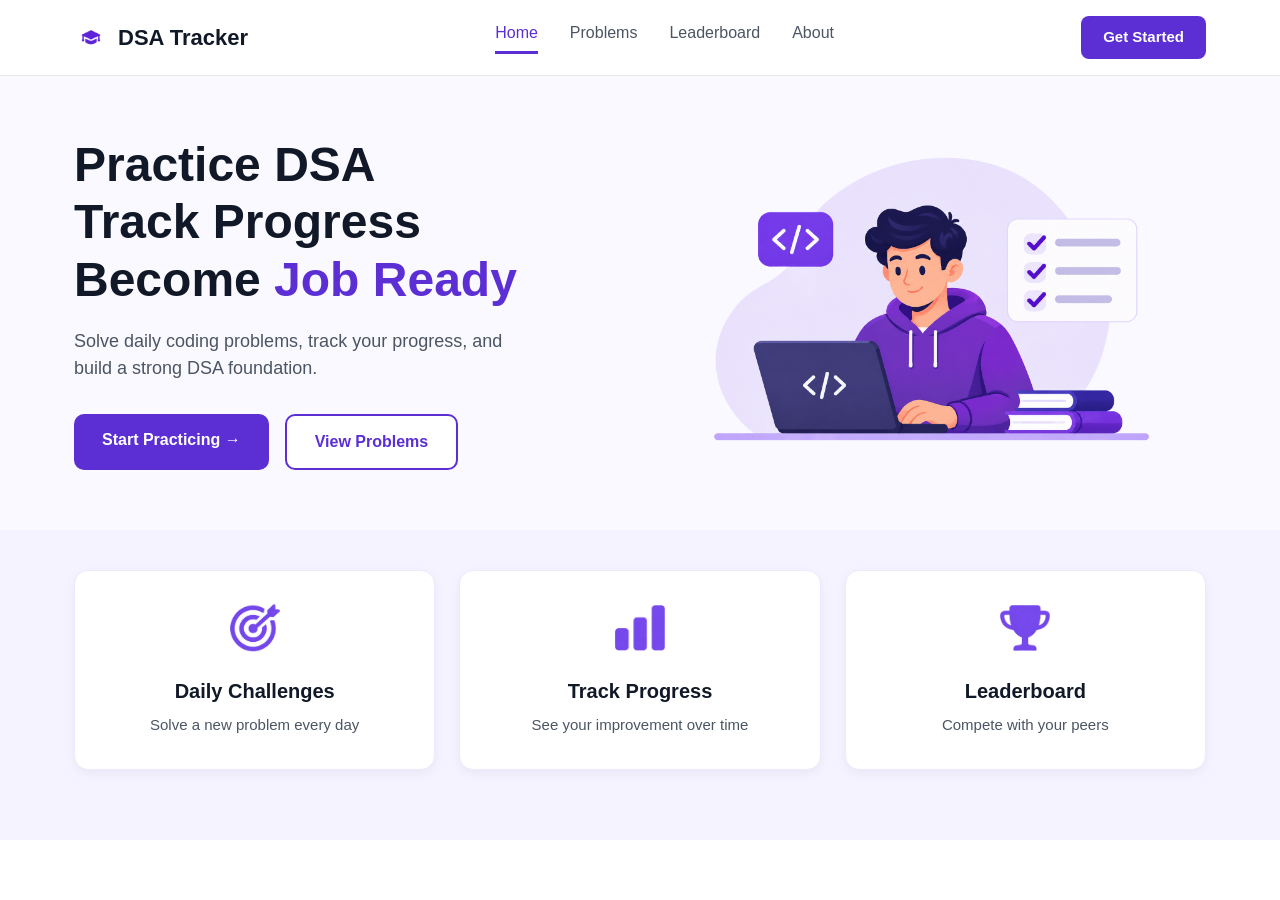
==== Students Submission/2601046_Viraj_Deshpande/Task1/index.html @ 7b26eeba "Task1 done" ====
<!DOCTYPE html>
<html lang="en">
<head>
  <meta charset="UTF-8">
  <meta name="viewport" content="width=device-width, initial-scale=1.0">
  <title>DSA Tracker</title>
  <!-- Connecting our CSS file to this HTML file -->
  <link rel="stylesheet" href="style.css">
</head>
<body>

  <!-- NAVBAR -->
  <header class="navbar">
    <div class="container nav-content">

      <!-- Website Logo on the left -->
      <a href="#" class="logo">
        <!-- Change "logo.png" to your actual logo image name -->
        <img src="04.png" alt="DSA Tracker Logo">
        <span>DSA Tracker</span>
      </a>

      <!-- MENU OPTIONS -->
      <nav class="nav-links">
        <a href="#" class="active">Home</a>
        <a href="#">Problems</a>
        <a href="#">Leaderboard</a>
        <a href="#">About</a>
      </nav>

      <!-- GET STARTED BUTTON -->
      <a href="#" class="btn-start">Get Started</a>

    </div>
  </header>

  <!-- HERO SECTION -->
  <section class="hero">
    <div class="container hero-content">

      <!-- Left side: Big heading, small paragraph, and two buttons -->
      <div class="hero-text">
        <h1>
          Practice DSA<br>
          Track Progress<br>
          Become <span class="highlight">Job Ready</span>
        </h1>
        <p>
          Solve daily coding problems, track your progress, and build a strong DSA foundation.
        </p>

        <!-- Two buttons side by side -->
        <div class="hero-buttons">
          <a href="#" class="btn-primary">Start Practicing &rarr;</a>
          <a href="#" class="btn-secondary">View Problems</a>
        </div>
      </div>

      <!-- Right side: Main image -->
      <div class="hero-image">
        <!-- Change "hero.png" to your actual hero image name -->
        <img src="05.png" alt="Developer practicing DSA">
      </div>

    </div>
  </section>

  <!-- FEATURES SECTION -->
  <section class="features">
    <div class="container features-grid">

      <!-- Card 1 -->
      <div class="card">
        <!-- Change "target.png" to your target icon image name -->
        <img src="03.png" alt="Daily Challenges Icon" class="card-icon">
        <h3>Daily Challenges</h3>
        <p>Solve a new problem every day</p>
      </div>

      <!-- Card 2 -->
      <div class="card">
        <!-- Change "progress.png" to your chart icon image name -->
        <img src="02.png" alt="Track Progress Icon" class="card-icon">
        <h3>Track Progress</h3>
        <p>See your improvement over time</p>
      </div>

      <!-- Card 3 -->
      <div class="card">
        <!-- Change "trophy.png" to your trophy icon image name -->
        <img src="01.png" alt="Leaderboard Icon" class="card-icon">
        <h3>Leaderboard</h3>
        <p>Compete with your peers</p>
      </div>

    </div>
  </section>

</body>
</html>
---- Students Submission/2601046_Viraj_Deshpande/Task1/style.css ----
/* Removes default browser spacing so everything starts clean */
* {
  margin: 0;
  padding: 0;
  box-sizing: border-box;
}

/* Basic font and text color for the whole page */
body {
  font-family: Arial, Helvetica, sans-serif;
  color: #111827;
  background-color: #ffffff;
  line-height: 1.5;
}

/* Keeps all content nicely centered with space on left and right */
.container {
  max-width: 1180px;
  margin: 0 auto;
  padding: 0 24px;
}

/* ================= NAVBAR STYLES ================= */
.navbar {
  background-color: #ffffff;
  border-bottom: 1px solid #e5e7eb; /* Thin light grey line under navbar */
  padding: 16px 0;
}

/* Puts logo, menu links, and button in one horizontal row */
.nav-content {
  display: flex;
  justify-content: space-between;
  align-items: center;
}

/* Logo image and text side by side */
.logo {
  display: flex;
  align-items: center;
  gap: 10px;
  text-decoration: none;
  color: #111827;
  font-size: 22px;
  font-weight: bold;
}

.logo img {
  width: 34px;
  height: auto;
}

/* Menu links side by side with space between them */
.nav-links {
  display: flex;
  gap: 32px;
}

.nav-links a {
  text-decoration: none; /* Removes underline from links */
  color: #4b5563;
  font-size: 16px;
  font-weight: 500;
  padding-bottom: 6px;
}

/* Purple color and bottom line for the active "Home" link */
.nav-links a.active {
  color: #5b2fd4;
  border-bottom: 3px solid #5b2fd4;
}

/* Top right "Get Started" button */
.btn-start {
  background-color: #5b2fd4;
  color: #ffffff;
  text-decoration: none;
  padding: 10px 22px;
  border-radius: 8px; /* Rounded corners */
  font-size: 15px;
  font-weight: 600;
}

/* Darker purple when mouse hovers over the button */
.btn-start:hover {
  background-color: #4a23b5;
}

/* ================= HERO SECTION STYLES ================= */
.hero {
  padding: 60px 0;
  background-color: #faf9ff; /* Very light purple background */
}

/* Puts text on the left and image on the right */
.hero-content {
  display: flex;
  align-items: center;
  justify-content: space-between;
  gap: 40px;
}

/* Takes up half the width for text */
.hero-text {
  width: 50%;
}

.hero-text h1 {
  font-size: 48px;
  line-height: 1.2;
  color: #111827;
  margin-bottom: 20px;
}

/* Makes "Job Ready" purple */
.hero-text .highlight {
  color: #5b2fd4;
}

.hero-text p {
  font-size: 18px;
  color: #4b5563;
  margin-bottom: 32px;
  max-width: 460px;
}

/* Keeps both hero buttons in one row */
.hero-buttons {
  display: flex;
  gap: 16px;
}

/* Solid purple "Start Practicing" button */
.btn-primary {
  background-color: #5b2fd4;
  color: #ffffff;
  text-decoration: none;
  padding: 14px 28px;
  border-radius: 10px;
  font-size: 16px;
  font-weight: 600;
}

.btn-primary:hover {
  background-color: #4a23b5;
}

/* White button with purple border ("View Problems") */
.btn-secondary {
  background-color: #ffffff;
  color: #5b2fd4;
  text-decoration: none;
  padding: 14px 28px;
  border-radius: 10px;
  font-size: 16px;
  font-weight: 600;
  border: 2px solid #5b2fd4;
}

.btn-secondary:hover {
  background-color: #f3f0ff;
}

/* Takes up the other half of the width for the image */
.hero-image {
  width: 50%;
  display: flex;
  justify-content: center;
}

.hero-image img {
  width: 100%;
  max-width: 480px;
  height: auto;
  display: block;
}

/* ================= FEATURE CARDS STYLES ================= */
.features {
  padding: 40px 0 70px 0;
  background-color: #f5f3ff; /* Soft purple tint behind cards */
}

/* Puts all 3 cards in one horizontal row */
.features-grid {
  display: flex;
  justify-content: space-between;
  gap: 24px;
}

/* Styling for each individual white card */
.card {
  background-color: #ffffff;
  width: 33.33%; /* Each card takes 1/3 of the row */
  padding: 32px 24px;
  border-radius: 14px;
  text-align: center;
  border: 1px solid #ede9fe;
  box-shadow: 0 4px 12px rgba(0, 0, 0, 0.05); /* Soft drop shadow */
}

/* Size for the icon inside each card */
.card-icon {
  width: 50px;
  height: 50px;
  object-fit: contain;
  margin-bottom: 16px;
}

.card h3 {
  font-size: 20px;
  color: #111827;
  margin-bottom: 8px;
}

.card p {
  font-size: 15px;
  color: #4b5563;
}
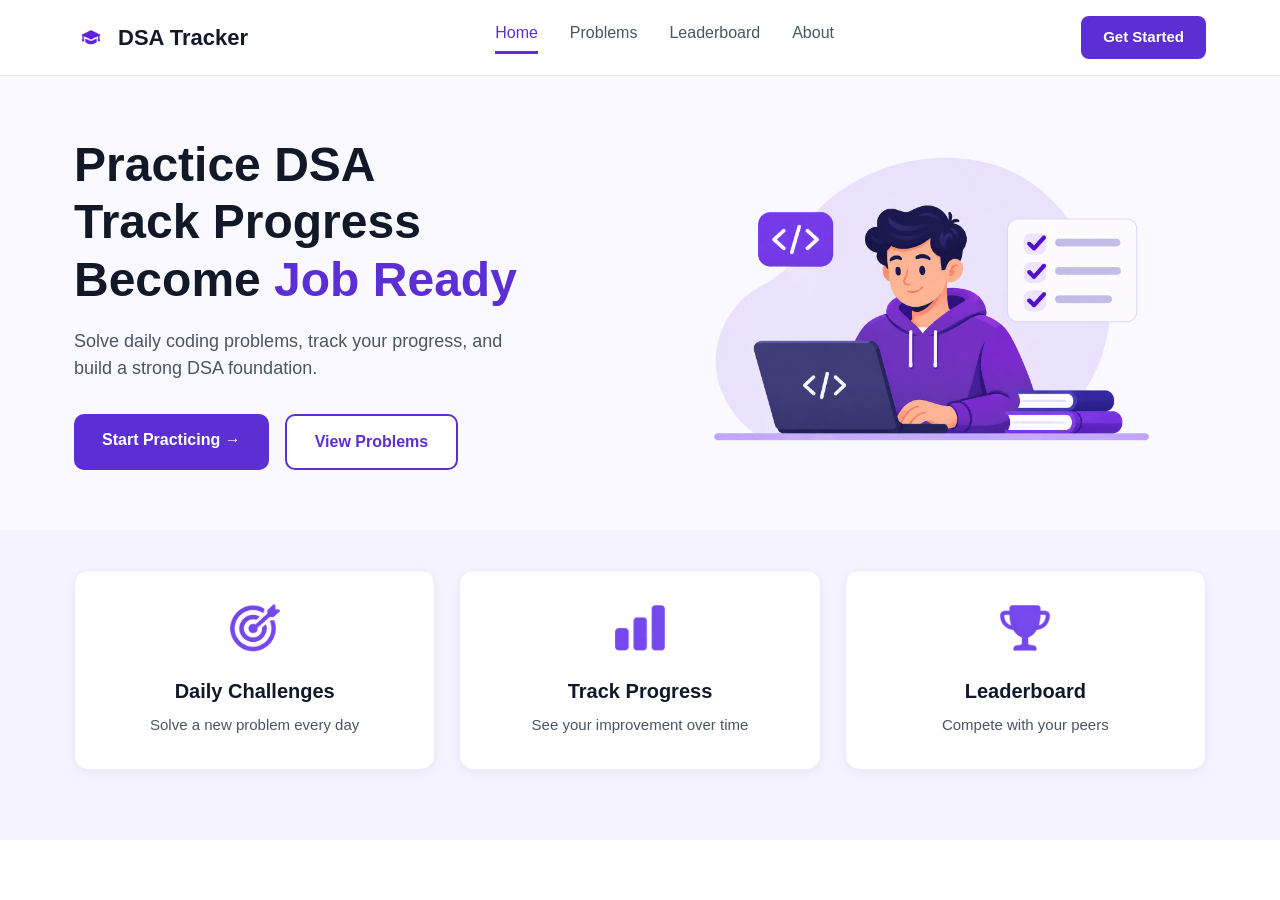
==== commit e1efbf98: "commit" ====
--- a/Students Submission/2601046_Viraj_Deshpande/Task1/index.html
+++ b/Students Submission/2601046_Viraj_Deshpande/Task1/index.html
@@ -4,7 +4,6 @@
   <meta charset="UTF-8">
   <meta name="viewport" content="width=device-width, initial-scale=1.0">
   <title>DSA Tracker</title>
-  <!-- Connecting our CSS file to this HTML file -->
   <link rel="stylesheet" href="style.css">
 </head>
 <body>
@@ -13,9 +12,7 @@
   <header class="navbar">
     <div class="container nav-content">
 
-      <!-- Website Logo on the left -->
       <a href="#" class="logo">
-        <!-- Change "logo.png" to your actual logo image name -->
         <img src="04.png" alt="DSA Tracker Logo">
         <span>DSA Tracker</span>
       </a>
@@ -28,7 +25,6 @@
         <a href="#">About</a>
       </nav>
 
-      <!-- GET STARTED BUTTON -->
       <a href="#" class="btn-start">Get Started</a>
 
     </div>
@@ -37,8 +33,6 @@
   <!-- HERO SECTION -->
   <section class="hero">
     <div class="container hero-content">
-
-      <!-- Left side: Big heading, small paragraph, and two buttons -->
       <div class="hero-text">
         <h1>
           Practice DSA<br>
@@ -58,7 +52,6 @@
 
       <!-- Right side: Main image -->
       <div class="hero-image">
-        <!-- Change "hero.png" to your actual hero image name -->
         <img src="05.png" alt="Developer practicing DSA">
       </div>
 
@@ -71,7 +64,6 @@
 
       <!-- Card 1 -->
       <div class="card">
-        <!-- Change "target.png" to your target icon image name -->
         <img src="03.png" alt="Daily Challenges Icon" class="card-icon">
         <h3>Daily Challenges</h3>
         <p>Solve a new problem every day</p>
@@ -79,7 +71,6 @@
 
       <!-- Card 2 -->
       <div class="card">
-        <!-- Change "progress.png" to your chart icon image name -->
         <img src="02.png" alt="Track Progress Icon" class="card-icon">
         <h3>Track Progress</h3>
         <p>See your improvement over time</p>
@@ -87,7 +78,6 @@
 
       <!-- Card 3 -->
       <div class="card">
-        <!-- Change "trophy.png" to your trophy icon image name -->
         <img src="01.png" alt="Leaderboard Icon" class="card-icon">
         <h3>Leaderboard</h3>
         <p>Compete with your peers</p>
